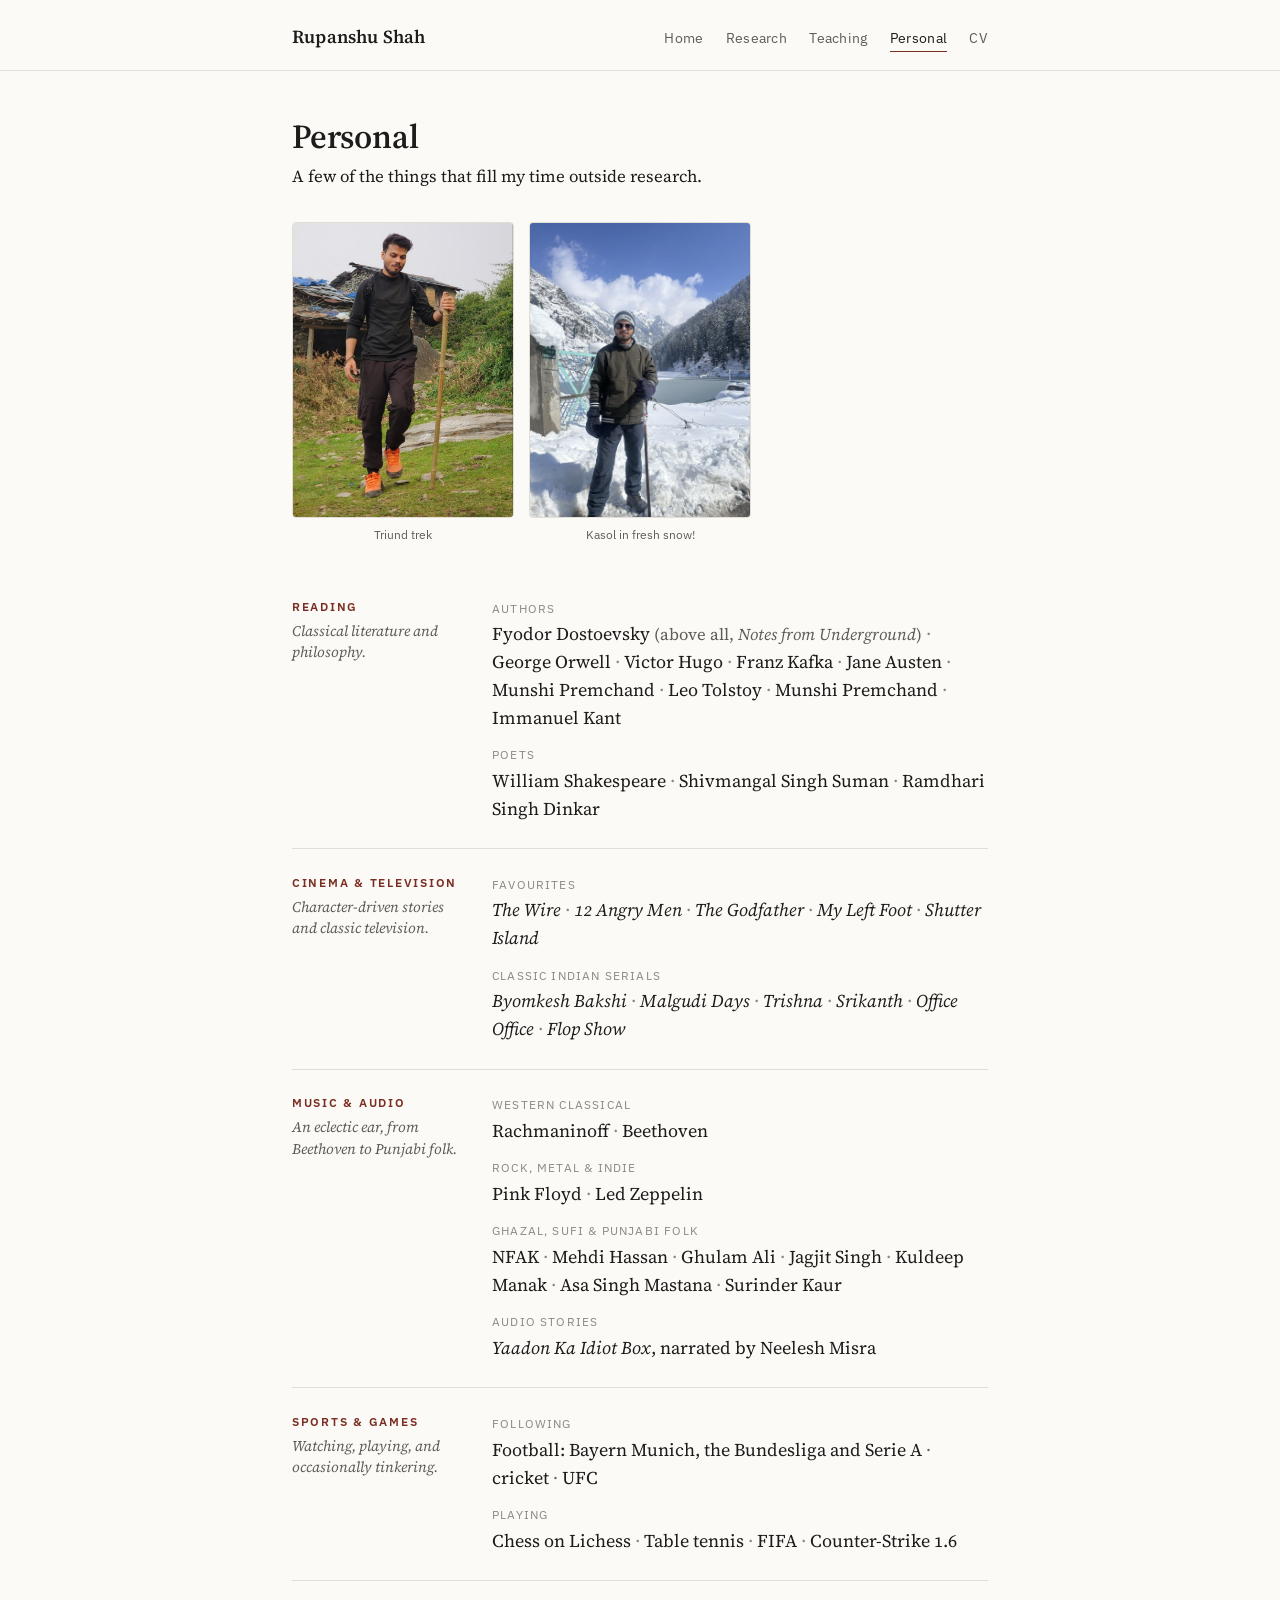
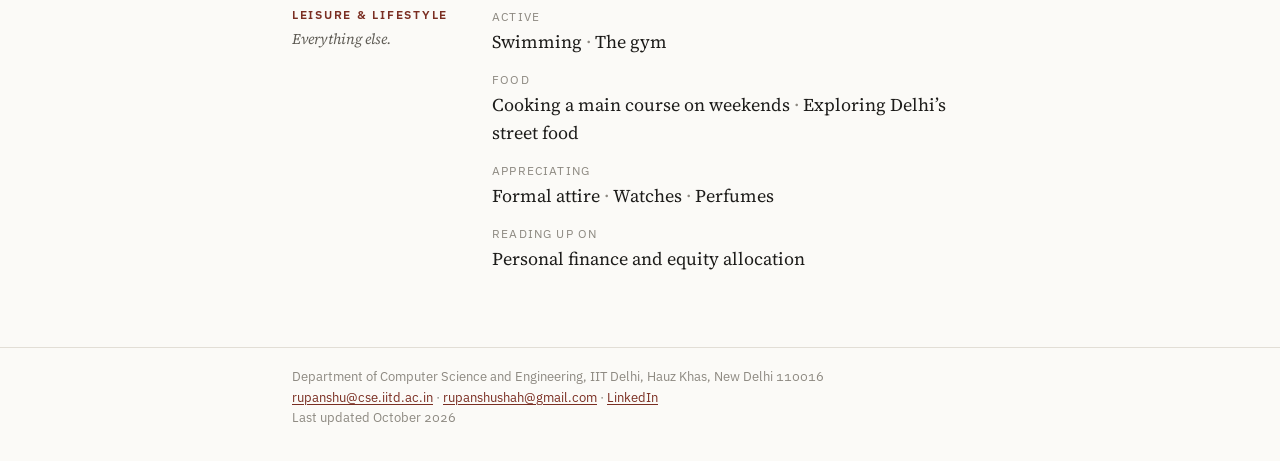
==== personal.html @ 18db52fc "Add files via upload" ====
<!doctype html>
<html lang="en">
<head>
  <meta charset="utf-8">
  <meta name="viewport" content="width=device-width, initial-scale=1">
  <title>Personal · Rupanshu Shah</title>
  <meta name="description" content="Rupanshu Shah outside research: books, cinema, music, sport and more.">
  <link rel="preconnect" href="https://fonts.googleapis.com">
  <link rel="preconnect" href="https://fonts.gstatic.com" crossorigin>
  <link href="https://fonts.googleapis.com/css2?family=IBM+Plex+Sans:wght@400;500;600&family=Source+Serif+4:ital,opsz,wght@0,8..60,400;0,8..60,600;1,8..60,400&display=swap" rel="stylesheet">
  <link rel="stylesheet" href="style.css">
</head>
<body>

<header class="site-header">
  <div class="wrap">
    <a class="site-name" href="index.html">Rupanshu Shah</a>
    <nav class="site-nav" aria-label="Main">
      <a href="index.html">Home</a>
      <a href="research.html">Research</a>
      <a href="teaching.html">Teaching</a>
      <a href="personal.html" aria-current="page">Personal</a>
      <a href="https://drive.google.com/file/d/106u8pG3OrUoVpdSYfX71KUz9zcM5SKd-/view?usp=sharing">CV</a>
    </nav>
  </div>
</header>

<main class="wrap">

  <h1>Personal</h1>
  <p class="lede">A few of the things that fill my time outside research.</p>

  <!-- ============ Photos ============
       To add a photo:
         1. Put the image in the photos/ folder (a portrait 3:4 image looks best).
         2. Copy one <li>…</li> block below and change the file name in both places.
         3. Write a caption between <figcaption> and </figcaption>, or leave it empty.
       The grid rearranges itself for any number of photos. -->
  <section aria-label="Photos" style="margin-top:2rem">
    <ul class="gallery">
      <li>
        <figure>
          <a href="photos/trek-1.jpg"><img src="photos/trek-1.jpg" alt="Rupanshu walking down a grassy mountain slope with a bamboo walking stick" loading="lazy"></a>
          <figcaption>Triund trek</figcaption>
        </figure>
      </li>
      <li>
        <figure>
          <a href="photos/trek-2.jpg"><img src="photos/trek-2.jpg" alt="Rupanshu standing in snow in a mountain valley beside a frozen lake" loading="lazy"></a>
          <figcaption>Kasol in fresh snow!</figcaption>
        </figure>
      </li>
    </ul>
  </section>

  <div style="margin-top:3rem">

    <!-- ============ Reading ============ -->
    <section class="shelf" aria-labelledby="reading-h">
      <div class="shelf-head">
        <h2 id="reading-h">Reading</h2>
        <p>Classical literature and philosophy.</p>
      </div>
      <dl>
        <div>
          <dt>Authors</dt>
          <dd>
            <ul class="dotlist">
              <li>Fyodor Dostoevsky <span class="note">(above all, <em>Notes from Underground</em>)</span></li>
              <li>George Orwell</li>
              <li>Victor Hugo</li>
              <li>Franz Kafka</li>
              <li>Jane Austen</li>
              <li>Munshi Premchand</li>
              <li>Leo Tolstoy</li>
              <li>Munshi Premchand</li>
              <li>Immanuel Kant</li>
            </ul>
          </dd>
        </div>
        <div>
          <dt>Poets</dt>
          <dd>
            <ul class="dotlist">
              <li>William Shakespeare</li>
              <li>Shivmangal Singh Suman</li>
              <li>Ramdhari Singh Dinkar</li>
            </ul>
          </dd>
        </div>
      </dl>
    </section>

    <!-- ============ Cinema & TV ============ -->
    <section class="shelf" aria-labelledby="screen-h">
      <div class="shelf-head">
        <h2 id="screen-h">Cinema &amp; Television</h2>
        <p>Character-driven stories and classic television.</p>
      </div>
      <dl>
        <div>
          <dt>Favourites</dt>
          <dd>
            <ul class="dotlist">
              <li><em>The Wire</em></li>
              <li><em>12 Angry Men</em></li>
              <li><em>The Godfather</em></li>
              <li><em>My Left Foot</em></li>
              <li><em>Shutter Island</em></li>
            </ul>
          </dd>
        </div>
        <div>
          <dt>Classic Indian serials</dt>
          <dd>
            <ul class="dotlist">
              <li><em>Byomkesh Bakshi</em></li>
              <li><em>Malgudi Days</em></li>
              <li><em>Trishna</em></li>
              <li><em>Srikanth</em></li>
              <li><em>Office Office</em></li>
              <li><em>Flop Show</em></li>
            </ul>
          </dd>
        </div>
      </dl>
    </section>

    <!-- ============ Music & Audio ============ -->
    <section class="shelf" aria-labelledby="music-h">
      <div class="shelf-head">
        <h2 id="music-h">Music &amp; Audio</h2>
        <p>An eclectic ear, from Beethoven to Punjabi folk.</p>
      </div>
      <dl>
        <div>
          <dt>Western classical</dt>
          <dd>
            <ul class="dotlist">
              <li>Rachmaninoff</li>
              <li>Beethoven</li>
            </ul>
          </dd>
        </div>
        <div>
          <dt>Rock, metal &amp; indie</dt>
          <dd>
            <ul class="dotlist">
              <li>Pink Floyd</li>
              <li>Led Zeppelin</li>
            </ul>
          </dd>
        </div>
        <div>
          <dt>Ghazal, Sufi &amp; Punjabi folk</dt>
          <dd>
            <ul class="dotlist">
              <li>NFAK</li>
              <li>Mehdi Hassan</li>
              <li>Ghulam Ali</li>
              <li>Jagjit Singh</li>
              <li>Kuldeep Manak</li>
              <li>Asa Singh Mastana</li>
              <li>Surinder Kaur</li>
            </ul>
          </dd>
        </div>
        <div>
          <dt>Audio stories</dt>
          <dd><em>Yaadon Ka Idiot Box</em>, narrated by Neelesh Misra</dd>
        </div>
      </dl>
    </section>

    <!-- ============ Sports & Games ============ -->
    <section class="shelf" aria-labelledby="sport-h">
      <div class="shelf-head">
        <h2 id="sport-h">Sports &amp; Games</h2>
        <p>Watching, playing, and occasionally tinkering.</p>
      </div>
      <dl>
        <div>
          <dt>Following</dt>
          <dd>
            Football: Bayern Munich, the Bundesliga and Serie A <span class="note">·</span>
            cricket <span class="note">·</span> UFC
          </dd>
        </div>
        <div>
          <dt>Playing</dt>
          <dd>
            <ul class="dotlist">
              <li>Chess on Lichess</li>
              <li>Table tennis</li>
              <li>FIFA</li>
              <li>Counter-Strike 1.6</li>
            </ul>
          </dd>
        </div>
      </dl>
    </section>

    <!-- ============ Leisure & Lifestyle ============ -->
    <section class="shelf" aria-labelledby="leisure-h">
      <div class="shelf-head">
        <h2 id="leisure-h">Leisure &amp; Lifestyle</h2>
        <p>Everything else.</p>
      </div>
      <dl>
        <div>
          <dt>Active</dt>
          <dd>
            <ul class="dotlist">
              <li>Swimming</li>
              <li>The gym</li>
            </ul>
          </dd>
        </div>
        <div>
          <dt>Food</dt>
          <dd>
            <ul class="dotlist">
              <li>Cooking a main course on weekends</li>
              <li>Exploring Delhi’s street food</li>
            </ul>
          </dd>
        </div>
        <div>
          <dt>Appreciating</dt>
          <dd>
            <ul class="dotlist">
              <li>Formal attire</li>
              <li>Watches</li>
              <li>Perfumes</li>
            </ul>
          </dd>
        </div>
        <div>
          <dt>Reading up on</dt>
          <dd>Personal finance and equity allocation</dd>
        </div>
      </dl>
    </section>

  </div>

</main>

<footer class="site-footer">
  <div class="wrap">
    Department of Computer Science and Engineering, IIT Delhi, Hauz Khas, New Delhi 110016<br>
    <a href="mailto:rupanshu@cse.iitd.ac.in">rupanshu@cse.iitd.ac.in</a> ·
    <a href="mailto:rupanshushah@gmail.com">rupanshushah@gmail.com</a> ·
    <a href="https://www.linkedin.com/in/rupanshu-shah">LinkedIn</a>
    <br>Last updated October 2026
  </div>
</footer>

</body>
</html>
---- style.css ----
/* ==========================================================
   Rupanshu Shah — academic site
   One stylesheet shared by index.html, research.html, teaching.html
   ========================================================== */

:root {
  --bg: #fbfaf7;
  --surface: #f3f1ec;
  --text: #1d1c1a;
  --muted: #5f5c55;
  --faint: #8d8981;
  --rule: #e2ded6;
  --accent: #7a2e22;        /* deep oxblood */
  --accent-soft: #f2e6e2;
  --todo: #b45309;
  --serif: "Source Serif 4", "Source Serif Pro", Georgia, "Times New Roman", serif;
  --sans: "IBM Plex Sans", -apple-system, "Segoe UI", Helvetica, Arial, sans-serif;
  --mono: "IBM Plex Mono", ui-monospace, Menlo, Consolas, monospace;
}

@media (prefers-color-scheme: dark) {
  :root {
    --bg: #161514;
    --surface: #1f1e1c;
    --text: #e9e6e0;
    --muted: #aaa59c;
    --faint: #7c776f;
    --rule: #34322e;
    --accent: #e09a8b;
    --accent-soft: #2c211e;
    --todo: #f0a54a;
  }
}

*, *::before, *::after { box-sizing: border-box; }

html { -webkit-text-size-adjust: 100%; }

body {
  margin: 0;
  background: var(--bg);
  color: var(--text);
  font-family: var(--serif);
  font-size: 18px;
  line-height: 1.62;
  font-feature-settings: "kern", "liga", "onum";
}

.wrap {
  max-width: 46rem;
  margin: 0 auto;
  padding-left: 1.25rem;
  padding-right: 1.25rem;
}

/* ---------- Header / navigation ---------- */

.site-header {
  border-bottom: 1px solid var(--rule);
}
.site-header .wrap {
  display: flex;
  flex-wrap: wrap;
  align-items: baseline;
  justify-content: space-between;
  gap: .5rem 1.5rem;
  padding-top: 1.4rem;
  padding-bottom: 1.1rem;
}
.site-name {
  font-family: var(--serif);
  font-size: 1.15rem;
  font-weight: 600;
  letter-spacing: .01em;
  color: var(--text);
  text-decoration: none;
}
.site-nav {
  display: flex;
  flex-wrap: wrap;
  gap: .25rem 1.4rem;
  font-family: var(--sans);
  font-size: .85rem;
  letter-spacing: .02em;
}
.site-nav a {
  color: var(--muted);
  text-decoration: none;
  padding-bottom: 2px;
  border-bottom: 1px solid transparent;
}
.site-nav a:hover { color: var(--text); }
.site-nav a[aria-current="page"] {
  color: var(--text);
  border-bottom-color: var(--accent);
}

/* ---------- Typography ---------- */

main { padding: 2.75rem 0 3rem; }

h1, h2, h3 { font-weight: 600; line-height: 1.25; }

h1 {
  font-size: 2.1rem;
  margin: 0 0 .35rem;
  letter-spacing: -.005em;
}

h2 {
  font-family: var(--sans);
  font-size: .78rem;
  font-weight: 600;
  text-transform: uppercase;
  letter-spacing: .14em;
  color: var(--muted);
  margin: 3.2rem 0 1.1rem;
  padding-bottom: .5rem;
  border-bottom: 1px solid var(--rule);
}

h3 {
  font-size: 1.08rem;
  margin: 0;
}

p { margin: 0 0 1rem; }

a { color: var(--accent); text-decoration-thickness: 1px; text-underline-offset: 2px; }
a:hover { text-decoration-thickness: 2px; }

em { font-style: italic; }
.muted { color: var(--muted); }
.small { font-size: .9rem; }

.lede { font-size: 1.05rem; }

/* ---------- Home: intro block ---------- */

.intro {
  display: grid;
  grid-template-columns: 11rem 1fr;
  gap: 2rem;
  align-items: start;
}
.photo {
  width: 11rem;
  aspect-ratio: 4 / 5;
  border-radius: 4px;
  overflow: hidden;
  background: var(--surface);
  border: 1px solid var(--rule);
  position: relative;
}
.photo img {
  width: 100%;
  height: 100%;
  object-fit: cover;
  display: block;
  position: relative;
  z-index: 1;
}
.photo .photo-fallback {
  position: absolute;
  inset: 0;
  display: grid;
  place-items: center;
  font-family: var(--sans);
  font-size: .72rem;
  letter-spacing: .08em;
  text-transform: uppercase;
  color: var(--faint);
  text-align: center;
  padding: 1rem;
}
.role {
  font-family: var(--sans);
  font-size: .92rem;
  color: var(--muted);
  line-height: 1.5;
  margin: 0 0 1.1rem;
}
.contact-links {
  display: flex;
  flex-wrap: wrap;
  gap: .35rem 1.2rem;
  font-family: var(--sans);
  font-size: .85rem;
  margin: 1.2rem 0 0;
  padding: 0;
  list-style: none;
}

/* ---------- Interest tags ---------- */

.tags {
  display: flex;
  flex-wrap: wrap;
  gap: .5rem;
  list-style: none;
  padding: 0;
  margin: 0;
}
.tags li {
  font-family: var(--sans);
  font-size: .82rem;
  padding: .28rem .7rem;
  border: 1px solid var(--rule);
  border-radius: 999px;
  background: var(--surface);
  color: var(--text);
}

/* ---------- Generic entry lists (experience, education, teaching) ---------- */

.entries { list-style: none; margin: 0; padding: 0; }
.entry {
  display: grid;
  grid-template-columns: 1fr auto;
  column-gap: 1.5rem;
  padding: 0 0 1.5rem;
}
.entry:last-child { padding-bottom: 0; }
.entry .when {
  font-family: var(--sans);
  font-size: .8rem;
  color: var(--faint);
  white-space: nowrap;
  padding-top: .2rem;
}
.entry .where {
  font-family: var(--sans);
  font-size: .88rem;
  color: var(--muted);
  margin: .1rem 0 .45rem;
}
.entry ul {
  margin: .3rem 0 0;
  padding-left: 1.1rem;
}
.entry ul li { margin-bottom: .3rem; }
.entry > div > p:last-child { margin-bottom: 0; }

/* ---------- Write-ups (featured) ---------- */

.writeups { list-style: none; margin: 0; padding: 0; display: grid; gap: 1rem; }
.writeup {
  border: 1px solid var(--rule);
  border-left: 3px solid var(--accent);
  border-radius: 4px;
  padding: 1.1rem 1.25rem 1.15rem;
  background: var(--surface);
}
.writeup .kind {
  font-family: var(--sans);
  font-size: .72rem;
  text-transform: uppercase;
  letter-spacing: .12em;
  color: var(--faint);
  margin: 0 0 .3rem;
}
.writeup h3 { margin-bottom: .45rem; }
.writeup p { margin-bottom: .6rem; font-size: .96rem; }
.writeup .links {
  font-family: var(--sans);
  font-size: .85rem;
  display: flex;
  flex-wrap: wrap;
  gap: .3rem 1.2rem;
  margin: 0;
  padding: 0;
  list-style: none;
}

/* Compact version used on the home page */
.writeups.compact .writeup { padding: .85rem 1.1rem; }
.writeups.compact .writeup p { font-size: .92rem; margin-bottom: 0; }

/* ---------- Toolkit table ---------- */

.toolkit { display: grid; gap: .9rem; margin: 0; }
.toolkit div { display: grid; grid-template-columns: 12rem 1fr; gap: 1rem; }
.toolkit dt {
  font-family: var(--sans);
  font-size: .85rem;
  font-weight: 600;
  color: var(--muted);
  padding-top: .15rem;
}
.toolkit dd { margin: 0; }

/* ---------- Honours ---------- */

.plain { margin: 0; padding-left: 1.1rem; }
.plain li { margin-bottom: .4rem; }

/* ---------- Interests (deliberately quiet) ---------- */

.interests p { font-size: .95rem; color: var(--muted); }

/* ---------- Footer ---------- */

.site-footer {
  border-top: 1px solid var(--rule);
  font-family: var(--sans);
  font-size: .8rem;
  color: var(--faint);
}
.site-footer .wrap { padding-top: 1.2rem; padding-bottom: 2rem; }

/* ---------- Placeholders: anything still to be filled in ----------
   Any link whose href begins with "TODO" is drawn with a dashed
   amber underline and a "link pending" note, so nothing unfinished
   can go live unnoticed. Replace the href and the styling disappears. */

a[href^="TODO"] {
  color: var(--todo);
  text-decoration: underline dashed;
}
a[href^="TODO"]::after {
  content: " (link pending)";
  font-size: .8em;
  opacity: .85;
}
.todo {
  color: var(--todo);
  font-family: var(--sans);
  font-size: .85em;
}

/* ---------- Small screens ---------- */

@media (max-width: 640px) {
  body { font-size: 17px; }
  main { padding-top: 2rem; }
  h1 { font-size: 1.75rem; }
  .intro { grid-template-columns: 1fr; gap: 1.25rem; }
  .photo { width: 8.5rem; }
  .entry { grid-template-columns: 1fr; }
  .entry .when { order: -1; padding-top: 0; margin-bottom: .1rem; }
  .toolkit div { grid-template-columns: 1fr; gap: .1rem; }
}

@media print {
  .site-nav, .site-footer { display: none; }
  body { background: #fff; color: #000; font-size: 11pt; }
  a { color: #000; }
}

/* ==========================================================
   Illustrated research directions (research.html)
   ========================================================== */

.illustrated { list-style: none; margin: 0; padding: 0; display: grid; gap: 2.2rem; }
.illustrated li { display: grid; grid-template-columns: 9.5rem 1fr; gap: 1.6rem; align-items: start; }
.illustrated figure { margin: .3rem 0 0; }
.illustrated svg { width: 100%; height: auto; display: block; color: var(--text); }
.illustrated figcaption {
  font-family: var(--sans);
  font-size: .72rem;
  line-height: 1.4;
  color: var(--faint);
  margin-top: .45rem;
  text-align: center;
}
.illustrated h3 { margin-bottom: .35rem; }
.illustrated p { margin: 0; }
.svg-accent { color: var(--accent); }
.svg-muted { color: var(--faint); }

/* ==========================================================
   Personal page
   ========================================================== */

.gallery {
  list-style: none;
  margin: 0;
  padding: 0;
  display: grid;
  grid-template-columns: repeat(auto-fill, minmax(12.5rem, 1fr));
  gap: .9rem;
}
.gallery figure { margin: 0; }
.gallery a { display: block; border-radius: 4px; overflow: hidden; border: 1px solid var(--rule); background: var(--surface); }
.gallery img {
  width: 100%;
  aspect-ratio: 3 / 4;
  object-fit: cover;
  display: block;
  transition: transform .4s ease;
}
.gallery a:hover img { transform: scale(1.03); }
.gallery figcaption {
  font-family: var(--sans);
  font-size: .78rem;
  color: var(--muted);
  margin-top: .4rem;
  text-align: center;
}
.gallery figcaption:empty { display: none; }

.shelf {
  display: grid;
  grid-template-columns: 11rem 1fr;
  gap: 1.5rem;
  padding: 1.6rem 0;
  border-top: 1px solid var(--rule);
}
.shelf:first-of-type { border-top: 0; padding-top: .4rem; }
.shelf-head h2 {
  margin: 0 0 .4rem;
  padding: 0;
  border: 0;
  color: var(--accent);
}
.shelf-head p {
  font-size: .92rem;
  font-style: italic;
  color: var(--muted);
  margin: 0;
  line-height: 1.45;
}
.shelf dl { margin: 0; display: grid; gap: .85rem; }
.shelf dt {
  font-family: var(--sans);
  font-size: .74rem;
  text-transform: uppercase;
  letter-spacing: .1em;
  color: var(--faint);
  margin-bottom: .15rem;
}
.shelf dd { margin: 0; line-height: 1.55; }
.dotlist { list-style: none; margin: 0; padding: 0; display: inline; }
.dotlist li { display: inline; }
.dotlist li:not(:last-child)::after { content: " · "; color: var(--faint); }
.note { color: var(--muted); font-size: .92em; }

@media (max-width: 640px) {
  .illustrated li { grid-template-columns: 1fr; gap: .6rem; }
  .illustrated figure { max-width: 12rem; }
  .shelf { grid-template-columns: 1fr; gap: .8rem; }
  .gallery { grid-template-columns: repeat(2, 1fr); gap: .6rem; }
}
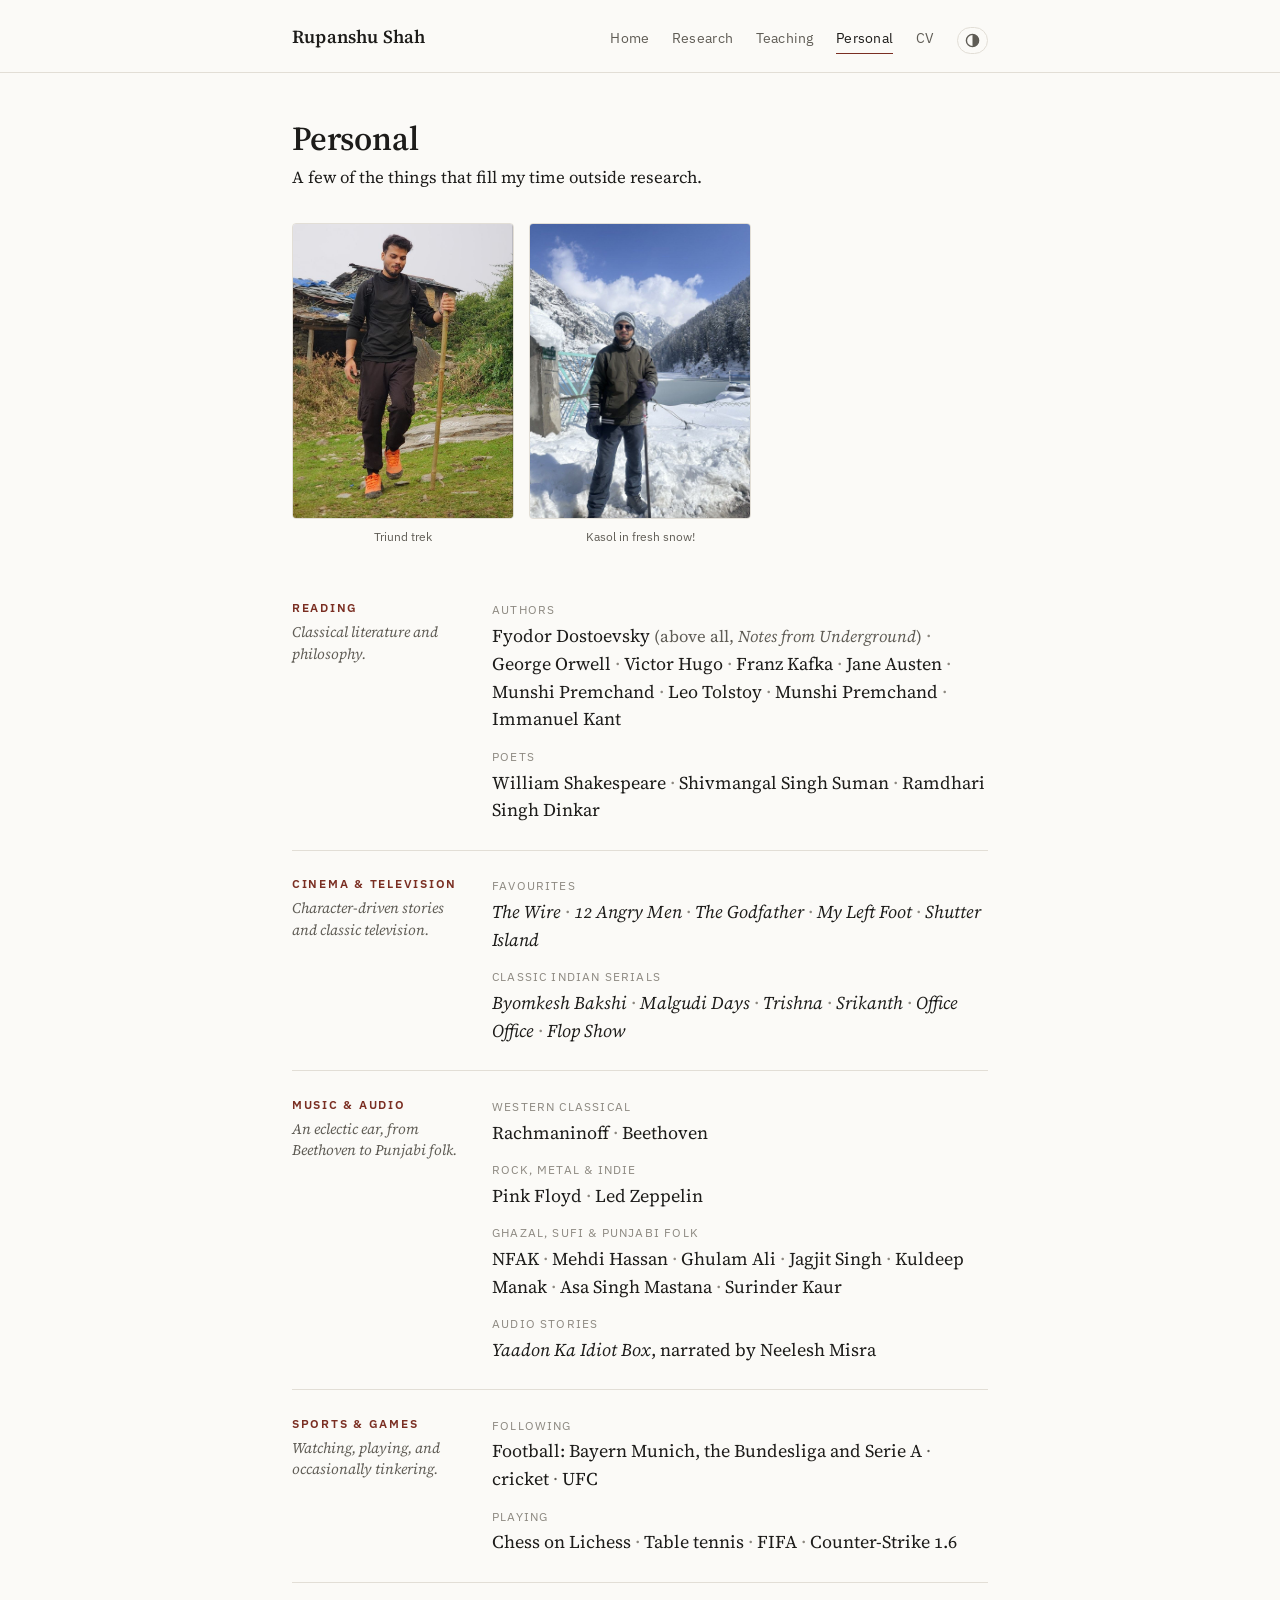
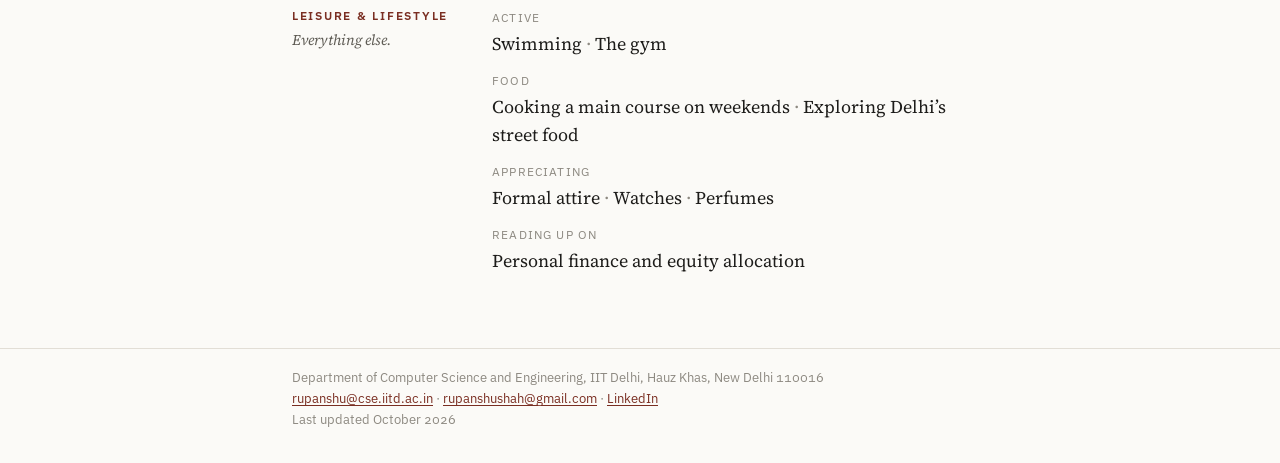
==== commit e9de54a0: "Add light/dark toggle" ====
--- a/personal.html
+++ b/personal.html
@@ -9,6 +9,17 @@
   <link rel="preconnect" href="https://fonts.gstatic.com" crossorigin>
   <link href="https://fonts.googleapis.com/css2?family=IBM+Plex+Sans:wght@400;500;600&family=Source+Serif+4:ital,opsz,wght@0,8..60,400;0,8..60,600;1,8..60,400&display=swap" rel="stylesheet">
   <link rel="stylesheet" href="style.css">
+    <script>
+    try { var t = localStorage.getItem('theme'); if (t) document.documentElement.setAttribute('data-theme', t); } catch (e) {}
+    function toggleTheme() {
+      var root = document.documentElement;
+      var now = root.getAttribute('data-theme') ||
+        (window.matchMedia('(prefers-color-scheme: dark)').matches ? 'dark' : 'light');
+      var next = (now === 'dark') ? 'light' : 'dark';
+      root.setAttribute('data-theme', next);
+      try { localStorage.setItem('theme', next); } catch (e) {}
+    }
+  </script>
 </head>
 <body>
 
@@ -21,6 +32,7 @@
       <a href="teaching.html">Teaching</a>
       <a href="personal.html" aria-current="page">Personal</a>
       <a href="https://drive.google.com/file/d/106u8pG3OrUoVpdSYfX71KUz9zcM5SKd-/view?usp=sharing">CV</a>
+            <button class="theme-toggle" type="button" onclick="toggleTheme()" aria-label="Switch between light and dark mode" title="Light / dark"><svg width="15" height="15" viewBox="0 0 16 16" aria-hidden="true"><circle cx="8" cy="8" r="6.5" fill="none" stroke="currentColor" stroke-width="1.5"/><path d="M8 1.5a6.5 6.5 0 0 1 0 13z" fill="currentColor"/></svg></button>
     </nav>
   </div>
 </header>
--- a/style.css
+++ b/style.css
@@ -19,7 +19,20 @@
 }
 
 @media (prefers-color-scheme: dark) {
-  :root {
+  :root[data-theme="dark"] {
+    --bg: #161514;
+    --surface: #1f1e1c;
+    --text: #e9e6e0;
+    --muted: #aaa59c;
+    --faint: #7c776f;
+    --rule: #34322e;
+    --accent: #e09a8b;
+    --accent-soft: #2c211e;
+    --todo: #f0a54a;
+}
+
+@media (prefers-color-scheme: dark) {
+  :root:not([data-theme="light"]) {
     --bg: #161514;
     --surface: #1f1e1c;
     --text: #e9e6e0;
@@ -31,6 +44,7 @@
     --todo: #f0a54a;
   }
 }
+}
 
 *, *::before, *::after { box-sizing: border-box; }
 
@@ -441,3 +455,20 @@
   .shelf { grid-template-columns: 1fr; gap: .8rem; }
   .gallery { grid-template-columns: repeat(2, 1fr); gap: .6rem; }
 }
+
+/* ---------- Light/dark switch ---------- */
+.theme-toggle {
+  font-family: var(--sans);
+  font-size: .9rem;
+  line-height: 1;
+  color: var(--muted);
+  background: none;
+  border: 1px solid var(--rule);
+  border-radius: 999px;
+  padding: .3rem .45rem;
+  cursor: pointer;
+  display: inline-flex;
+  align-items: center;
+  align-self: center;
+}
+.theme-toggle:hover { color: var(--text); border-color: var(--muted); }
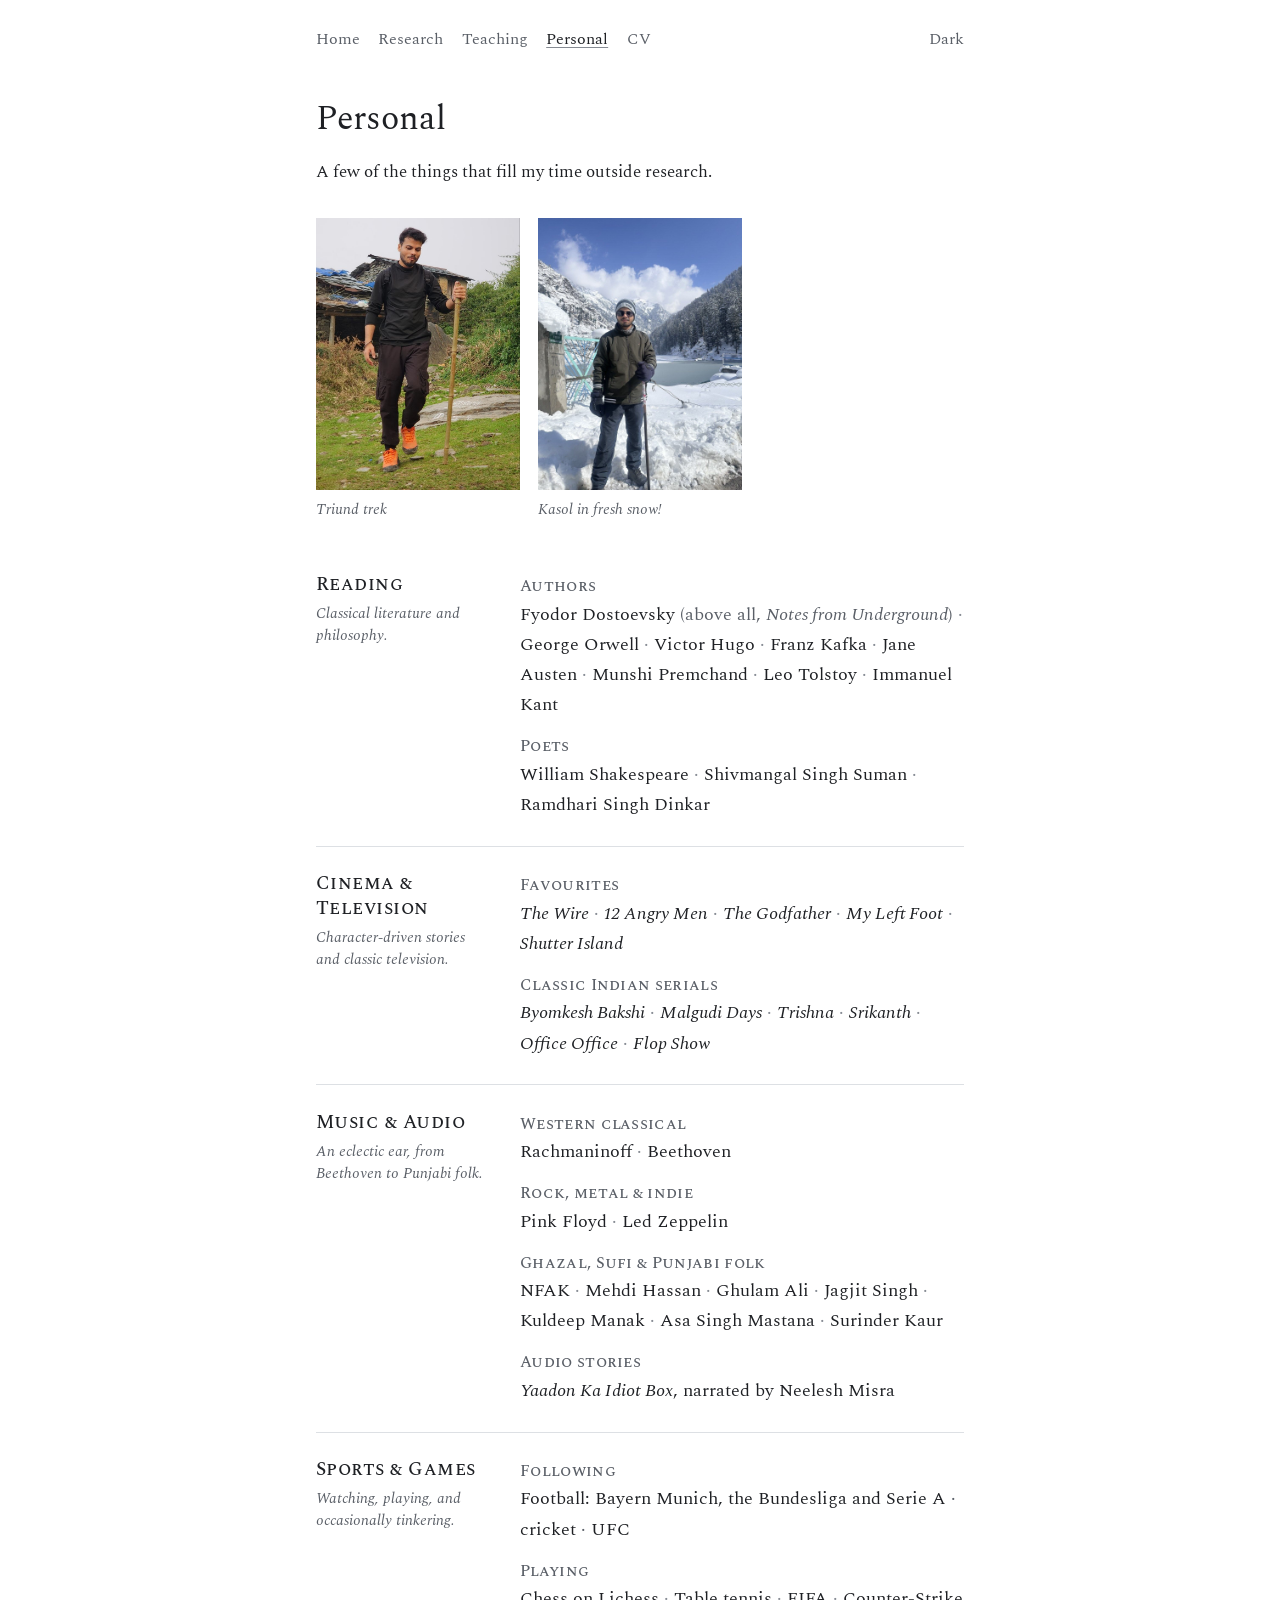
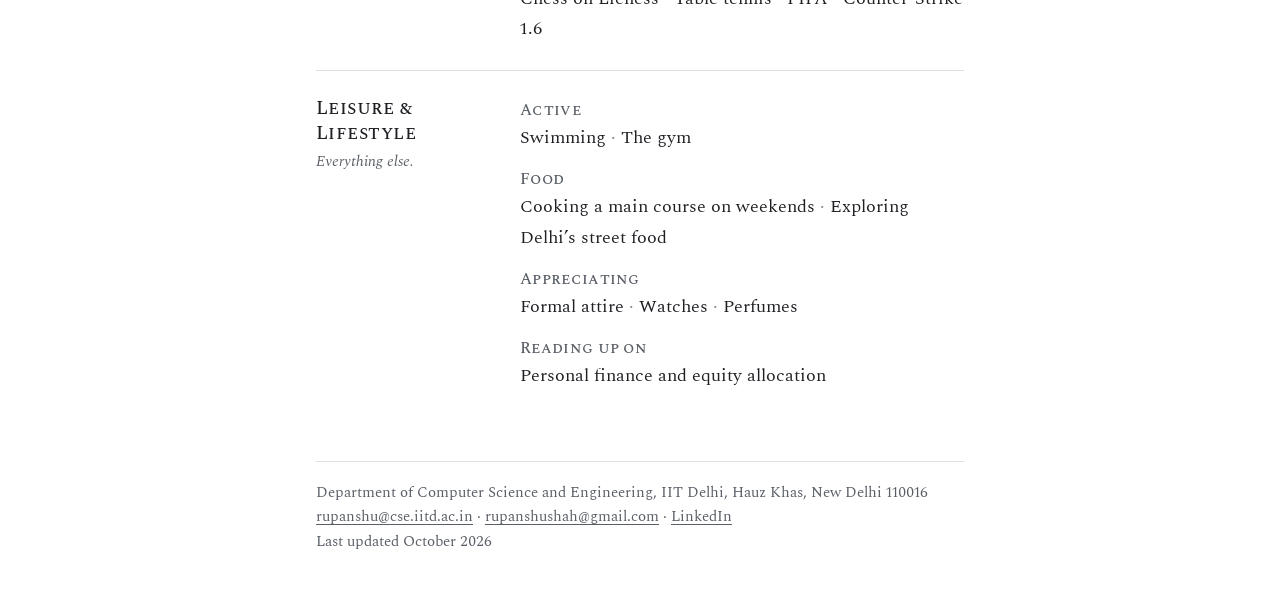
==== commit 722d3705: "Add files via upload Version 2" ====
--- a/personal.html
+++ b/personal.html
@@ -5,39 +5,50 @@
   <meta name="viewport" content="width=device-width, initial-scale=1">
   <title>Personal · Rupanshu Shah</title>
   <meta name="description" content="Rupanshu Shah outside research: books, cinema, music, sport and more.">
-  <link rel="preconnect" href="https://fonts.googleapis.com">
-  <link rel="preconnect" href="https://fonts.gstatic.com" crossorigin>
-  <link href="https://fonts.googleapis.com/css2?family=IBM+Plex+Sans:wght@400;500;600&family=Source+Serif+4:ital,opsz,wght@0,8..60,400;0,8..60,600;1,8..60,400&display=swap" rel="stylesheet">
+  <meta property="og:type" content="website">
+  <meta property="og:title" content="Personal · Rupanshu Shah">
+  <meta property="og:description" content="Rupanshu Shah outside research: books, cinema, music, sport and more.">
+  <meta property="og:url" content="https://rupanshushah.github.io/personal.html">
+  <meta property="og:image" content="https://rupanshushah.github.io/share-card.jpg">
+  <meta name="twitter:card" content="summary_large_image">
+  <link rel="preload" href="fonts/spectral-latin-400-normal.woff2" as="font" type="font/woff2" crossorigin>
   <link rel="stylesheet" href="style.css">
-    <script>
+  <link rel="icon" href="favicon.svg" type="image/svg+xml">
+  <script>
     try { var t = localStorage.getItem('theme'); if (t) document.documentElement.setAttribute('data-theme', t); } catch (e) {}
+    function currentTheme() {
+      return document.documentElement.getAttribute('data-theme') ||
+        (window.matchMedia('(prefers-color-scheme: dark)').matches ? 'dark' : 'light');
+    }
+    function labelTheme() {
+      var b = document.getElementById('theme-switch');
+      if (b) b.textContent = currentTheme() === 'dark' ? 'Light' : 'Dark';
+    }
     function toggleTheme() {
-      var root = document.documentElement;
-      var now = root.getAttribute('data-theme') ||
-        (window.matchMedia('(prefers-color-scheme: dark)').matches ? 'dark' : 'light');
-      var next = (now === 'dark') ? 'light' : 'dark';
-      root.setAttribute('data-theme', next);
+      var next = currentTheme() === 'dark' ? 'light' : 'dark';
+      document.documentElement.setAttribute('data-theme', next);
       try { localStorage.setItem('theme', next); } catch (e) {}
+      labelTheme();
     }
+    document.addEventListener('DOMContentLoaded', labelTheme);
   </script>
 </head>
 <body>
 
-<header class="site-header">
-  <div class="wrap">
-    <a class="site-name" href="index.html">Rupanshu Shah</a>
-    <nav class="site-nav" aria-label="Main">
-      <a href="index.html">Home</a>
-      <a href="research.html">Research</a>
-      <a href="teaching.html">Teaching</a>
-      <a href="personal.html" aria-current="page">Personal</a>
-      <a href="https://drive.google.com/file/d/106u8pG3OrUoVpdSYfX71KUz9zcM5SKd-/view?usp=sharing">CV</a>
-            <button class="theme-toggle" type="button" onclick="toggleTheme()" aria-label="Switch between light and dark mode" title="Light / dark"><svg width="15" height="15" viewBox="0 0 16 16" aria-hidden="true"><circle cx="8" cy="8" r="6.5" fill="none" stroke="currentColor" stroke-width="1.5"/><path d="M8 1.5a6.5 6.5 0 0 1 0 13z" fill="currentColor"/></svg></button>
-    </nav>
-  </div>
+<div class="wrap">
+
+<header class="topline">
+  <nav aria-label="Main">
+    <a href="index.html">Home</a>
+    <a href="research.html">Research</a>
+    <a href="teaching.html">Teaching</a>
+    <a href="personal.html" aria-current="page">Personal</a>
+    <a href="files/rupanshu-shah-cv.pdf">CV</a>
+  </nav>
+  <button id="theme-switch" class="theme-switch" type="button" onclick="toggleTheme()" aria-label="Switch between light and dark mode">Dark</button>
 </header>
 
-<main class="wrap">
+<main>
 
   <h1>Personal</h1>
   <p class="lede">A few of the things that fill my time outside research.</p>
@@ -85,7 +96,6 @@
               <li>Jane Austen</li>
               <li>Munshi Premchand</li>
               <li>Leo Tolstoy</li>
-              <li>Munshi Premchand</li>
               <li>Immanuel Kant</li>
             </ul>
           </dd>
@@ -258,15 +268,15 @@
 
 </main>
 
-<footer class="site-footer">
-  <div class="wrap">
+<footer class="colophon">
     Department of Computer Science and Engineering, IIT Delhi, Hauz Khas, New Delhi 110016<br>
     <a href="mailto:rupanshu@cse.iitd.ac.in">rupanshu@cse.iitd.ac.in</a> ·
     <a href="mailto:rupanshushah@gmail.com">rupanshushah@gmail.com</a> ·
     <a href="https://www.linkedin.com/in/rupanshu-shah">LinkedIn</a>
     <br>Last updated October 2026
-  </div>
 </footer>
+
+</div>
 
 </body>
 </html>
--- a/style.css
+++ b/style.css
@@ -1,390 +1,421 @@
 /* ==========================================================
-   Rupanshu Shah — academic site
-   One stylesheet shared by index.html, research.html, teaching.html
+   Rupanshu Shah, academic website
+   One stylesheet for every page. Fonts are hosted in fonts/
+   (Spectral and Spectral SC, SIL Open Font License).
    ========================================================== */
 
+/* ---------- Fonts ---------- */
+
+@font-face {
+  font-family: "Spectral";
+  font-style: normal;
+  font-weight: 400;
+  font-display: swap;
+  src: url("fonts/spectral-latin-400-normal.woff2") format("woff2");
+  unicode-range: U+0000-00FF, U+0131, U+0152-0153, U+02BB-02BC, U+02C6, U+02DA, U+02DC, U+0304, U+0308, U+0329, U+2000-206F, U+20AC, U+2122, U+2191, U+2193, U+2212, U+2215, U+FEFF, U+FFFD;
+}
+@font-face {
+  font-family: "Spectral";
+  font-style: normal;
+  font-weight: 400;
+  font-display: swap;
+  src: url("fonts/spectral-latin-ext-400-normal.woff2") format("woff2");
+  unicode-range: U+0100-02BA, U+02BD-02C5, U+02C7-02CC, U+02CE-02D7, U+02DD-02FF, U+1D00-1DBF, U+1E00-1E9F, U+1EF2-1EFF, U+2020, U+20A0-20AB, U+20AD-20C0, U+2113, U+2C60-2C7F, U+A720-A7FF;
+}
+@font-face {
+  font-family: "Spectral";
+  font-style: italic;
+  font-weight: 400;
+  font-display: swap;
+  src: url("fonts/spectral-latin-400-italic.woff2") format("woff2");
+  unicode-range: U+0000-00FF, U+0131, U+0152-0153, U+02BB-02BC, U+02C6, U+02DA, U+02DC, U+0304, U+0308, U+0329, U+2000-206F, U+20AC, U+2122, U+2191, U+2193, U+2212, U+2215, U+FEFF, U+FFFD;
+}
+@font-face {
+  font-family: "Spectral";
+  font-style: italic;
+  font-weight: 400;
+  font-display: swap;
+  src: url("fonts/spectral-latin-ext-400-italic.woff2") format("woff2");
+  unicode-range: U+0100-02BA, U+02BD-02C5, U+02C7-02CC, U+02CE-02D7, U+02DD-02FF, U+1D00-1DBF, U+1E00-1E9F, U+1EF2-1EFF, U+2020, U+20A0-20AB, U+20AD-20C0, U+2113, U+2C60-2C7F, U+A720-A7FF;
+}
+@font-face {
+  font-family: "Spectral";
+  font-style: normal;
+  font-weight: 600;
+  font-display: swap;
+  src: url("fonts/spectral-latin-600-normal.woff2") format("woff2");
+  unicode-range: U+0000-00FF, U+0131, U+0152-0153, U+02BB-02BC, U+02C6, U+02DA, U+02DC, U+0304, U+0308, U+0329, U+2000-206F, U+20AC, U+2122, U+2191, U+2193, U+2212, U+2215, U+FEFF, U+FFFD;
+}
+@font-face {
+  font-family: "Spectral";
+  font-style: normal;
+  font-weight: 600;
+  font-display: swap;
+  src: url("fonts/spectral-latin-ext-600-normal.woff2") format("woff2");
+  unicode-range: U+0100-02BA, U+02BD-02C5, U+02C7-02CC, U+02CE-02D7, U+02DD-02FF, U+1D00-1DBF, U+1E00-1E9F, U+1EF2-1EFF, U+2020, U+20A0-20AB, U+20AD-20C0, U+2113, U+2C60-2C7F, U+A720-A7FF;
+}
+@font-face {
+  font-family: "Spectral SC";
+  font-style: normal;
+  font-weight: 500;
+  font-display: swap;
+  src: url("fonts/spectral-sc-latin-500-normal.woff2") format("woff2");
+  unicode-range: U+0000-00FF, U+0131, U+0152-0153, U+02BB-02BC, U+02C6, U+02DA, U+02DC, U+0304, U+0308, U+0329, U+2000-206F, U+20AC, U+2122, U+2191, U+2193, U+2212, U+2215, U+FEFF, U+FFFD;
+}
+@font-face {
+  font-family: "Spectral SC";
+  font-style: normal;
+  font-weight: 500;
+  font-display: swap;
+  src: url("fonts/spectral-sc-latin-ext-500-normal.woff2") format("woff2");
+  unicode-range: U+0100-02BA, U+02BD-02C5, U+02C7-02CC, U+02CE-02D7, U+02DD-02FF, U+1D00-1DBF, U+1E00-1E9F, U+1EF2-1EFF, U+2020, U+20A0-20AB, U+20AD-20C0, U+2113, U+2C60-2C7F, U+A720-A7FF;
+}
+
+/* ---------- Colours: paper and ink ---------- */
+
 :root {
-  --bg: #fbfaf7;
-  --surface: #f3f1ec;
-  --text: #1d1c1a;
-  --muted: #5f5c55;
-  --faint: #8d8981;
-  --rule: #e2ded6;
-  --accent: #7a2e22;        /* deep oxblood */
-  --accent-soft: #f2e6e2;
-  --todo: #b45309;
-  --serif: "Source Serif 4", "Source Serif Pro", Georgia, "Times New Roman", serif;
-  --sans: "IBM Plex Sans", -apple-system, "Segoe UI", Helvetica, Arial, sans-serif;
-  --mono: "IBM Plex Mono", ui-monospace, Menlo, Consolas, monospace;
-}
-
-@media (prefers-color-scheme: dark) {
-  :root[data-theme="dark"] {
-    --bg: #161514;
-    --surface: #1f1e1c;
-    --text: #e9e6e0;
-    --muted: #aaa59c;
-    --faint: #7c776f;
-    --rule: #34322e;
-    --accent: #e09a8b;
-    --accent-soft: #2c211e;
-    --todo: #f0a54a;
-}
-
+  --paper:   #ffffff;
+  --ink:     #1e2024;
+  --muted:   #5a5f67;
+  --faint:   #868b93;
+  --rule:    #dde0e4;
+  --link:    #1f4f8f;   /* ink blue, from the CV's navy family */
+  --visited: #5b4488;
+  color-scheme: light;
+}
+:root[data-theme="dark"] {
+  --paper:   #17191d;
+  --ink:     #e3e3df;
+  --muted:   #a5a9b0;
+  --faint:   #7d828a;
+  --rule:    #30343a;
+  --link:    #94b5ea;
+  --visited: #bea9e6;
+  color-scheme: dark;
+}
 @media (prefers-color-scheme: dark) {
   :root:not([data-theme="light"]) {
-    --bg: #161514;
-    --surface: #1f1e1c;
-    --text: #e9e6e0;
-    --muted: #aaa59c;
-    --faint: #7c776f;
-    --rule: #34322e;
-    --accent: #e09a8b;
-    --accent-soft: #2c211e;
-    --todo: #f0a54a;
+    --paper:   #17191d;
+    --ink:     #e3e3df;
+    --muted:   #a5a9b0;
+    --faint:   #7d828a;
+    --rule:    #30343a;
+    --link:    #94b5ea;
+    --visited: #bea9e6;
+    color-scheme: dark;
   }
 }
-}
+
+/* ---------- Base ---------- */
 
 *, *::before, *::after { box-sizing: border-box; }
 
-html { -webkit-text-size-adjust: 100%; }
+html {
+  background: var(--paper);
+  -webkit-text-size-adjust: 100%;
+  text-size-adjust: 100%;
+}
 
 body {
   margin: 0;
-  background: var(--bg);
-  color: var(--text);
-  font-family: var(--serif);
-  font-size: 18px;
-  line-height: 1.62;
-  font-feature-settings: "kern", "liga", "onum";
+  background: var(--paper);
+  color: var(--ink);
+  font-family: "Spectral", Georgia, Cambria, "Times New Roman", serif;
+  font-size: 1.125rem;
+  line-height: 1.68;
+  font-variant-numeric: oldstyle-nums proportional-nums;
+  font-kerning: normal;
 }
 
 .wrap {
-  max-width: 46rem;
+  max-width: 43rem;
   margin: 0 auto;
-  padding-left: 1.25rem;
-  padding-right: 1.25rem;
-}
-
-/* ---------- Header / navigation ---------- */
-
-.site-header {
-  border-bottom: 1px solid var(--rule);
-}
-.site-header .wrap {
+  padding: 0 1.25rem;
+}
+
+p { margin: 0 0 1rem; }
+
+a {
+  color: var(--link);
+  text-decoration-line: underline;
+  text-decoration-thickness: 1px;
+  text-underline-offset: .17em;
+}
+a:visited { color: var(--visited); }
+a:hover { text-decoration-thickness: 2px; }
+
+:focus-visible {
+  outline: 2px solid var(--link);
+  outline-offset: 2px;
+  border-radius: 1px;
+}
+
+em { font-style: italic; }
+strong { font-weight: 600; }
+sup, sub { line-height: 0; }
+
+/* Arrows and other symbols Spectral does not include */
+.sym { font-family: "Cambria Math", "Segoe UI Symbol", "STIX Two Math", "DejaVu Sans", serif; font-size: .92em; }
+
+.muted { color: var(--muted); }
+.small { font-size: .94rem; }
+.lede { font-size: 1.06rem; }
+
+/* ---------- Top line: navigation and light/dark switch ---------- */
+
+.topline {
   display: flex;
   flex-wrap: wrap;
+  justify-content: space-between;
   align-items: baseline;
-  justify-content: space-between;
-  gap: .5rem 1.5rem;
-  padding-top: 1.4rem;
-  padding-bottom: 1.1rem;
-}
-.site-name {
-  font-family: var(--serif);
-  font-size: 1.15rem;
-  font-weight: 600;
-  letter-spacing: .01em;
-  color: var(--text);
-  text-decoration: none;
-}
-.site-nav {
+  gap: .4rem 1.5rem;
+  padding-top: 1.6rem;
+  font-size: 1rem;
+}
+.topline nav {
   display: flex;
   flex-wrap: wrap;
-  gap: .25rem 1.4rem;
-  font-family: var(--sans);
-  font-size: .85rem;
-  letter-spacing: .02em;
-}
-.site-nav a {
+  gap: .2rem 1.15rem;
+  align-items: baseline;
+}
+.topline nav a {
   color: var(--muted);
   text-decoration: none;
-  padding-bottom: 2px;
-  border-bottom: 1px solid transparent;
-}
-.site-nav a:hover { color: var(--text); }
-.site-nav a[aria-current="page"] {
-  color: var(--text);
-  border-bottom-color: var(--accent);
-}
-
-/* ---------- Typography ---------- */
-
-main { padding: 2.75rem 0 3rem; }
-
-h1, h2, h3 { font-weight: 600; line-height: 1.25; }
+}
+.topline nav a:hover { color: var(--ink); text-decoration: underline; }
+.topline nav a[aria-current="page"] {
+  color: var(--ink);
+  text-decoration: underline;
+  text-decoration-color: var(--faint);
+}
+.theme-switch {
+  font: inherit;
+  color: var(--muted);
+  background: none;
+  border: 0;
+  padding: 0;
+  cursor: pointer;
+}
+.theme-switch:hover { color: var(--ink); text-decoration: underline; }
+
+/* ---------- Headings ---------- */
+
+main { padding: 3rem 0 2.75rem; }
 
 h1 {
-  font-size: 2.1rem;
-  margin: 0 0 .35rem;
+  font-weight: 400;
+  font-size: 2.15rem;
+  line-height: 1.15;
   letter-spacing: -.005em;
+  margin: 0 0 1.1rem;
 }
 
 h2 {
-  font-family: var(--sans);
-  font-size: .78rem;
+  font-family: "Spectral SC", "Spectral", Georgia, serif;
+  font-weight: 500;
+  font-size: 1.2rem;
+  letter-spacing: .025em;
+  line-height: 1.3;
+  margin: 2.9rem 0 .9rem;
+}
+
+h3 {
+  font-size: 1em;
   font-weight: 600;
-  text-transform: uppercase;
-  letter-spacing: .14em;
-  color: var(--muted);
-  margin: 3.2rem 0 1.1rem;
-  padding-bottom: .5rem;
-  border-bottom: 1px solid var(--rule);
-}
-
-h3 {
-  font-size: 1.08rem;
-  margin: 0;
-}
-
-p { margin: 0 0 1rem; }
-
-a { color: var(--accent); text-decoration-thickness: 1px; text-underline-offset: 2px; }
-a:hover { text-decoration-thickness: 2px; }
-
-em { font-style: italic; }
-.muted { color: var(--muted); }
-.small { font-size: .9rem; }
-
-.lede { font-size: 1.05rem; }
-
-/* ---------- Home: intro block ---------- */
+  line-height: 1.45;
+  margin: 0;
+}
+
+/* ---------- Home: introduction with portrait ---------- */
 
 .intro {
   display: grid;
-  grid-template-columns: 11rem 1fr;
-  gap: 2rem;
+  grid-template-columns: 1fr 10rem;
+  column-gap: 2.25rem;
   align-items: start;
 }
-.photo {
-  width: 11rem;
+.intro .photo {
+  order: 2;
+  width: 10rem;
   aspect-ratio: 4 / 5;
-  border-radius: 4px;
-  overflow: hidden;
-  background: var(--surface);
-  border: 1px solid var(--rule);
   position: relative;
-}
-.photo img {
+  background: var(--rule);
+  margin-top: .45rem;
+}
+.intro .photo img {
+  position: relative;
+  z-index: 1;
+  display: block;
   width: 100%;
   height: 100%;
   object-fit: cover;
-  display: block;
-  position: relative;
-  z-index: 1;
-}
-.photo .photo-fallback {
+}
+.intro .photo-fallback {
   position: absolute;
   inset: 0;
   display: grid;
   place-items: center;
-  font-family: var(--sans);
-  font-size: .72rem;
-  letter-spacing: .08em;
-  text-transform: uppercase;
-  color: var(--faint);
   text-align: center;
-  padding: 1rem;
+  font-size: .85rem;
+  color: var(--muted);
+}
+.intro h1 {
+  font-size: 2.6rem;
+  margin: 0 0 .5rem;
 }
 .role {
-  font-family: var(--sans);
-  font-size: .92rem;
   color: var(--muted);
   line-height: 1.5;
-  margin: 0 0 1.1rem;
+  margin: 0 0 1.4rem;
 }
 .contact-links {
+  list-style: none;
+  margin: 1.3rem 0 0;
+  padding: 0;
   display: flex;
   flex-wrap: wrap;
-  gap: .35rem 1.2rem;
-  font-family: var(--sans);
-  font-size: .85rem;
-  margin: 1.2rem 0 0;
-  padding: 0;
+  gap: .2rem 1.4rem;
+}
+
+/* ---------- Research interests (home) ---------- */
+
+.tags {
+  margin: 0;
+  padding-left: 1.15rem;
+  columns: 2;
+  column-gap: 2.5rem;
+}
+.tags li { margin-bottom: .2rem; break-inside: avoid; }
+.tags li::marker { color: var(--faint); }
+
+/* ---------- Dated entries: education, experience, teaching, talks ---------- */
+
+.entries {
   list-style: none;
-}
-
-/* ---------- Interest tags ---------- */
-
-.tags {
+  margin: 0;
+  padding: 0;
+}
+.entry {
+  display: grid;
+  grid-template-columns: 8.9rem 1fr;
+  column-gap: 1.1rem;
+  margin-bottom: 1.35rem;
+}
+.entry:last-child { margin-bottom: 0; }
+.entry > div:only-child { grid-column: 1 / -1; }  /* entries without a date column */
+.entry .when {
+  order: -1;
+  color: var(--muted);
+  font-size: .9rem;
+  padding-top: .16rem;
+  font-variant-numeric: oldstyle-nums tabular-nums;
+}
+.entry .where {
+  color: var(--muted);
+  margin: 0 0 .35rem;
+}
+.entry > div > :last-child { margin-bottom: 0; }
+.entry ul {
+  margin: .35rem 0 0;
+  padding-left: 1.15rem;
+  list-style-type: disc;
+}
+.entry ul li { margin-bottom: .25rem; }
+.entry ul li::marker { color: var(--faint); }
+
+/* ---------- Write-ups ---------- */
+
+.writeups {
+  list-style: none;
+  margin: 0;
+  padding: 0;
+}
+.writeup { margin-bottom: 1.6rem; }
+.writeup:last-child { margin-bottom: 0; }
+.writeup .kind {
+  color: var(--muted);
+  font-size: .94rem;
+  margin: 0 0 .1rem;
+}
+.writeup h3 {
+  font-weight: 400;
+  font-style: italic;
+  font-size: 1.06rem;
+  margin: 0 0 .35rem;
+}
+.writeup p { margin-bottom: .45rem; }
+.writeup .links {
+  list-style: none;
+  margin: 0;
+  padding: 0;
   display: flex;
   flex-wrap: wrap;
-  gap: .5rem;
+  gap: .2rem 1rem;
+}
+.writeup .links a::before { content: "["; }
+.writeup .links a::after { content: "]"; }
+
+/* Short list on the home page */
+.writeups.compact .writeup { margin-bottom: 1.05rem; }
+.writeups.compact .writeup p { margin: 0; color: var(--muted); }
+.writeups.compact .writeup h3 { margin-bottom: .1rem; }
+
+/* ---------- Research directions with illustrations ---------- */
+
+.illustrated {
   list-style: none;
-  padding: 0;
-  margin: 0;
-}
-.tags li {
-  font-family: var(--sans);
+  margin: 0;
+  padding: 0;
+}
+.illustrated > li {
+  display: grid;
+  grid-template-columns: 9.5rem 1fr;
+  column-gap: 1.75rem;
+  align-items: start;
+  margin-bottom: 2.1rem;
+}
+.illustrated > li:last-child { margin-bottom: 0; }
+.illustrated figure { margin: .35rem 0 0; }
+.illustrated svg {
+  display: block;
+  width: 100%;
+  height: auto;
+  color: var(--ink);
+}
+.illustrated figcaption {
+  color: var(--muted);
   font-size: .82rem;
-  padding: .28rem .7rem;
-  border: 1px solid var(--rule);
-  border-radius: 999px;
-  background: var(--surface);
-  color: var(--text);
-}
-
-/* ---------- Generic entry lists (experience, education, teaching) ---------- */
-
-.entries { list-style: none; margin: 0; padding: 0; }
-.entry {
-  display: grid;
-  grid-template-columns: 1fr auto;
-  column-gap: 1.5rem;
-  padding: 0 0 1.5rem;
-}
-.entry:last-child { padding-bottom: 0; }
-.entry .when {
-  font-family: var(--sans);
-  font-size: .8rem;
-  color: var(--faint);
-  white-space: nowrap;
-  padding-top: .2rem;
-}
-.entry .where {
-  font-family: var(--sans);
-  font-size: .88rem;
-  color: var(--muted);
-  margin: .1rem 0 .45rem;
-}
-.entry ul {
-  margin: .3rem 0 0;
-  padding-left: 1.1rem;
-}
-.entry ul li { margin-bottom: .3rem; }
-.entry > div > p:last-child { margin-bottom: 0; }
-
-/* ---------- Write-ups (featured) ---------- */
-
-.writeups { list-style: none; margin: 0; padding: 0; display: grid; gap: 1rem; }
-.writeup {
-  border: 1px solid var(--rule);
-  border-left: 3px solid var(--accent);
-  border-radius: 4px;
-  padding: 1.1rem 1.25rem 1.15rem;
-  background: var(--surface);
-}
-.writeup .kind {
-  font-family: var(--sans);
-  font-size: .72rem;
-  text-transform: uppercase;
-  letter-spacing: .12em;
-  color: var(--faint);
-  margin: 0 0 .3rem;
-}
-.writeup h3 { margin-bottom: .45rem; }
-.writeup p { margin-bottom: .6rem; font-size: .96rem; }
-.writeup .links {
-  font-family: var(--sans);
-  font-size: .85rem;
-  display: flex;
-  flex-wrap: wrap;
-  gap: .3rem 1.2rem;
-  margin: 0;
-  padding: 0;
-  list-style: none;
-}
-
-/* Compact version used on the home page */
-.writeups.compact .writeup { padding: .85rem 1.1rem; }
-.writeups.compact .writeup p { font-size: .92rem; margin-bottom: 0; }
-
-/* ---------- Toolkit table ---------- */
-
-.toolkit { display: grid; gap: .9rem; margin: 0; }
-.toolkit div { display: grid; grid-template-columns: 12rem 1fr; gap: 1rem; }
-.toolkit dt {
-  font-family: var(--sans);
-  font-size: .85rem;
-  font-weight: 600;
-  color: var(--muted);
-  padding-top: .15rem;
-}
+  line-height: 1.4;
+  text-align: center;
+  margin-top: .5rem;
+}
+.illustrated h3 { margin-bottom: .3rem; }
+.illustrated p { margin: 0; }
+.svg-accent { color: var(--link); }
+.svg-muted { color: var(--faint); }
+
+/* ---------- Toolkit ---------- */
+
+.toolkit { margin: 0; }
+.toolkit > div {
+  display: grid;
+  grid-template-columns: 13rem 1fr;
+  column-gap: 1.25rem;
+  margin-bottom: .8rem;
+}
+.toolkit > div:last-child { margin-bottom: 0; }
+.toolkit dt { font-weight: 600; }
 .toolkit dd { margin: 0; }
 
-/* ---------- Honours ---------- */
-
-.plain { margin: 0; padding-left: 1.1rem; }
-.plain li { margin-bottom: .4rem; }
-
-/* ---------- Interests (deliberately quiet) ---------- */
-
-.interests p { font-size: .95rem; color: var(--muted); }
-
-/* ---------- Footer ---------- */
-
-.site-footer {
-  border-top: 1px solid var(--rule);
-  font-family: var(--sans);
-  font-size: .8rem;
-  color: var(--faint);
-}
-.site-footer .wrap { padding-top: 1.2rem; padding-bottom: 2rem; }
-
-/* ---------- Placeholders: anything still to be filled in ----------
-   Any link whose href begins with "TODO" is drawn with a dashed
-   amber underline and a "link pending" note, so nothing unfinished
-   can go live unnoticed. Replace the href and the styling disappears. */
-
-a[href^="TODO"] {
-  color: var(--todo);
-  text-decoration: underline dashed;
-}
-a[href^="TODO"]::after {
-  content: " (link pending)";
-  font-size: .8em;
-  opacity: .85;
-}
-.todo {
-  color: var(--todo);
-  font-family: var(--sans);
-  font-size: .85em;
-}
-
-/* ---------- Small screens ---------- */
-
-@media (max-width: 640px) {
-  body { font-size: 17px; }
-  main { padding-top: 2rem; }
-  h1 { font-size: 1.75rem; }
-  .intro { grid-template-columns: 1fr; gap: 1.25rem; }
-  .photo { width: 8.5rem; }
-  .entry { grid-template-columns: 1fr; }
-  .entry .when { order: -1; padding-top: 0; margin-bottom: .1rem; }
-  .toolkit div { grid-template-columns: 1fr; gap: .1rem; }
-}
-
-@media print {
-  .site-nav, .site-footer { display: none; }
-  body { background: #fff; color: #000; font-size: 11pt; }
-  a { color: #000; }
-}
-
-/* ==========================================================
-   Illustrated research directions (research.html)
-   ========================================================== */
-
-.illustrated { list-style: none; margin: 0; padding: 0; display: grid; gap: 2.2rem; }
-.illustrated li { display: grid; grid-template-columns: 9.5rem 1fr; gap: 1.6rem; align-items: start; }
-.illustrated figure { margin: .3rem 0 0; }
-.illustrated svg { width: 100%; height: auto; display: block; color: var(--text); }
-.illustrated figcaption {
-  font-family: var(--sans);
-  font-size: .72rem;
-  line-height: 1.4;
-  color: var(--faint);
-  margin-top: .45rem;
-  text-align: center;
-}
-.illustrated h3 { margin-bottom: .35rem; }
-.illustrated p { margin: 0; }
-.svg-accent { color: var(--accent); }
-.svg-muted { color: var(--faint); }
-
-/* ==========================================================
-   Personal page
-   ========================================================== */
+/* ---------- Honours and plain lists ---------- */
+
+.plain { margin: 0; padding-left: 1.15rem; }
+.plain li { margin-bottom: .35rem; }
+.plain li::marker { color: var(--faint); }
+
+.interests p { color: var(--ink); }
+
+/* ---------- Personal page ---------- */
 
 .gallery {
   list-style: none;
@@ -392,83 +423,97 @@
   padding: 0;
   display: grid;
   grid-template-columns: repeat(auto-fill, minmax(12.5rem, 1fr));
-  gap: .9rem;
+  gap: 1.1rem;
 }
 .gallery figure { margin: 0; }
-.gallery a { display: block; border-radius: 4px; overflow: hidden; border: 1px solid var(--rule); background: var(--surface); }
+.gallery a { display: block; }
 .gallery img {
+  display: block;
   width: 100%;
   aspect-ratio: 3 / 4;
   object-fit: cover;
-  display: block;
-  transition: transform .4s ease;
-}
-.gallery a:hover img { transform: scale(1.03); }
+}
 .gallery figcaption {
-  font-family: var(--sans);
-  font-size: .78rem;
-  color: var(--muted);
+  color: var(--muted);
+  font-style: italic;
+  font-size: .94rem;
   margin-top: .4rem;
-  text-align: center;
 }
 .gallery figcaption:empty { display: none; }
 
 .shelf {
   display: grid;
   grid-template-columns: 11rem 1fr;
-  gap: 1.5rem;
+  column-gap: 1.75rem;
   padding: 1.6rem 0;
   border-top: 1px solid var(--rule);
 }
-.shelf:first-of-type { border-top: 0; padding-top: .4rem; }
-.shelf-head h2 {
-  margin: 0 0 .4rem;
-  padding: 0;
-  border: 0;
-  color: var(--accent);
-}
+.shelf:first-of-type { border-top: 0; padding-top: .2rem; }
+.shelf-head h2 { margin: 0 0 .3rem; }
 .shelf-head p {
-  font-size: .92rem;
+  color: var(--muted);
   font-style: italic;
-  color: var(--muted);
-  margin: 0;
+  font-size: .96rem;
   line-height: 1.45;
-}
-.shelf dl { margin: 0; display: grid; gap: .85rem; }
+  margin: 0;
+}
+.shelf dl { margin: 0; }
+.shelf dl > div { margin-bottom: .8rem; }
+.shelf dl > div:last-child { margin-bottom: 0; }
 .shelf dt {
-  font-family: var(--sans);
-  font-size: .74rem;
-  text-transform: uppercase;
-  letter-spacing: .1em;
-  color: var(--faint);
-  margin-bottom: .15rem;
-}
-.shelf dd { margin: 0; line-height: 1.55; }
+  font-family: "Spectral SC", "Spectral", Georgia, serif;
+  font-weight: 500;
+  font-size: .98rem;
+  letter-spacing: .02em;
+  color: var(--muted);
+}
+.shelf dd { margin: 0; }
 .dotlist { list-style: none; margin: 0; padding: 0; display: inline; }
 .dotlist li { display: inline; }
 .dotlist li:not(:last-child)::after { content: " · "; color: var(--faint); }
-.note { color: var(--muted); font-size: .92em; }
-
-@media (max-width: 640px) {
-  .illustrated li { grid-template-columns: 1fr; gap: .6rem; }
-  .illustrated figure { max-width: 12rem; }
-  .shelf { grid-template-columns: 1fr; gap: .8rem; }
-  .gallery { grid-template-columns: repeat(2, 1fr); gap: .6rem; }
-}
-
-/* ---------- Light/dark switch ---------- */
-.theme-toggle {
-  font-family: var(--sans);
-  font-size: .9rem;
-  line-height: 1;
-  color: var(--muted);
-  background: none;
-  border: 1px solid var(--rule);
-  border-radius: 999px;
-  padding: .3rem .45rem;
-  cursor: pointer;
-  display: inline-flex;
-  align-items: center;
-  align-self: center;
-}
-.theme-toggle:hover { color: var(--text); border-color: var(--muted); }+.note { color: var(--muted); }
+
+/* ---------- Footer ---------- */
+
+.colophon {
+  border-top: 1px solid var(--rule);
+  padding: 1.2rem 0 2.4rem;
+  color: var(--muted);
+  font-size: .94rem;
+  line-height: 1.6;
+}
+.colophon a { color: var(--muted); }
+.colophon a:hover { color: var(--ink); }
+
+/* ---------- Small screens ---------- */
+
+@media (max-width: 40rem) {
+  body { font-size: 1.0625rem; }
+  .topline { font-size: .92rem; gap: .3rem .75rem; }
+  .topline nav { gap: .2rem .7rem; }
+  main { padding-top: 2.2rem; }
+  h1 { font-size: 1.9rem; }
+  .intro { grid-template-columns: 1fr 6.5rem; column-gap: 1.1rem; }
+  .intro .photo { width: 6.5rem; margin-top: .3rem; }
+  .intro h1 { font-size: 2rem; }
+  .tags { columns: 1; }
+  .entry { grid-template-columns: 1fr; }
+  .entry .when { padding-top: 0; }
+  .illustrated > li { grid-template-columns: 1fr; }
+  .illustrated figure { max-width: 12rem; margin-bottom: .8rem; }
+  .toolkit > div { grid-template-columns: 1fr; }
+  .shelf { grid-template-columns: 1fr; row-gap: .8rem; }
+  .gallery { grid-template-columns: repeat(2, 1fr); gap: .7rem; }
+}
+
+@media (max-width: 24rem) {
+  .wrap { padding: 0 1rem; }
+  .topline { font-size: .86rem; gap: .3rem .6rem; }
+  .topline nav { gap: .2rem .6rem; }
+}
+
+@media print {
+  .topline nav, .theme-switch { display: none; }
+  :root { --paper: #fff; --ink: #000; --link: #000; --visited: #000; }
+  body { font-size: 11pt; }
+}
